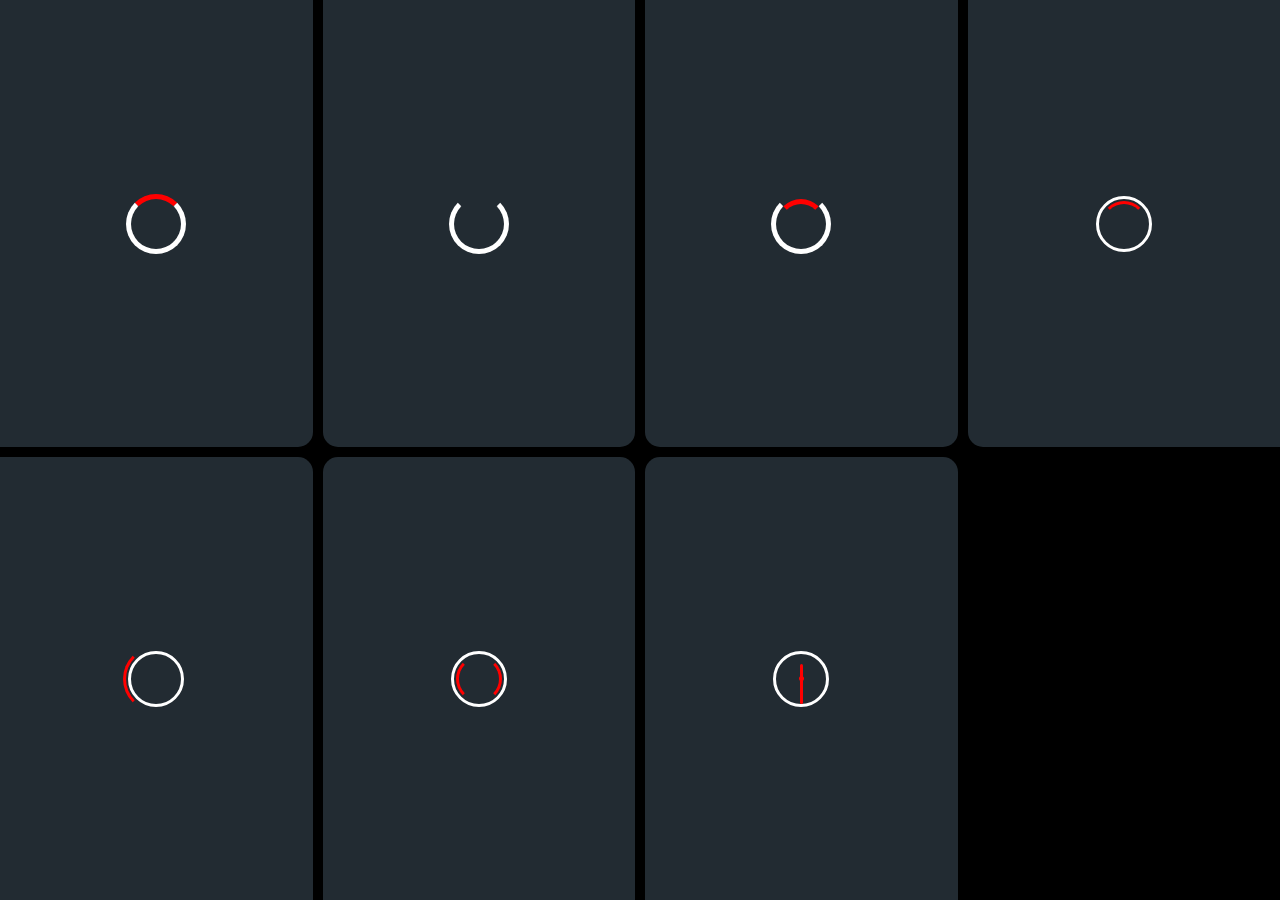
==== src/index.html @ acef7977 "added media and loaders" ====
<!DOCTYPE html>
<html lang="en">
  <head>
    <meta charset="UTF-8" />
    <meta name="viewport" content="width=device-width, initial-scale=1.0" />
    <title>Loaders with html & css</title>
    <link rel="stylesheet" href="./styles/style.css" />
    <link rel="stylesheet" href="./styles/loader-1/loader-1.css" />
    <link rel="stylesheet" href="./styles/loader-2/loader-2.css" />
    <link rel="stylesheet" href="styles/loader-3/loader-3.css" />
    <link rel="stylesheet" href="./styles/loader-4/loader-4.css" />
    <link rel="stylesheet" href="styles/loader-5/loader-5.css" />
    <link rel="stylesheet" href="./styles/loader-6/loader-6.css" />
    <link rel="stylesheet" href="./styles/loader-7/loader-7.css" />
  </head>
  <body>
    <div class="loaders">
      <!-- loaders -->
      <div class="loader-1">
        <div class="loader"></div>
      </div>
      <div class="loader-2">
        <div class="loader"></div>
      </div>
      <div class="loader-3">
        <div class="loader"></div>
      </div>
      <div class="loader-4">
        <div class="loader"></div>
      </div>
      <div class="loader-5">
        <div class="loader"></div>
      </div>
      <div class="loader-6">
        <div class="loader"></div>
      </div>

      <div class="loader-7">
        <div class="loader"></div>
      </div>
    </div>
  </body>
</html>
---- src/styles/style.css ----
body {
    width: 100%;
    min-height: 100vh;
    display: flex;
    justify-content: center;
    align-items: center;
    margin: 0;
    background: #000;
}

.loaders {
    width: 100%;
    height: 100vh;
    display: grid;
    grid-template-columns: 1fr 1fr 1fr;
    grid-template-columns: repeat(4, 1fr);
    gap: 10px;
}

@media screen and (max-width: 767px) {
    .loaders {
        grid-template-columns: repeat(3, 1fr);
    }
}

@media screen and (max-width: 480px) {
    .loaders {
        grid-template-columns: repeat(2, 1fr);
    }
}
---- src/styles/loader-1/loader-1.css ----
.loaders .loader-1 {
    border-radius: 0 0 15px 0;
}

.loaders .loader-1 {
    background: #222b32;
    display: flex;
    justify-content: center;
    align-items: center;
}

.loaders .loader-1 .loader {
    width: 50px;
    height: 50px;
    background: red;
    border-radius: 50%;
    border: 5px solid white;
    border-top: 5px solid red;
    background: transparent;
    animation: first 700ms infinite linear;
}

@keyframes first {
    from {
        rotate: 0deg;
    }
    to {
        rotate: 360deg;
    }
}
---- src/styles/loader-2/loader-2.css ----
.loaders .loader-2 {
    background: #222b32;
    display: flex;
    justify-content: center;
    align-items: center;
}

.loaders .loader-2 {
    border-radius: 0 0 15px 15px;
}

.loaders .loader-2 .loader {
    width: 50px;
    height: 50px;
    background: red;
    border-radius: 50%;
    border: 5px solid white;
    border-top: 5px solid transparent;
    background: transparent;
    animation: second 700ms infinite linear;
}

@keyframes second {
    from {
        rotate: 0deg;
    }
    to {
        rotate: 360deg;
    }
}
---- src/styles/loader-3/loader-3.css ----
.loaders .loader-3 {
    background: #222b32;
    display: flex;
    justify-content: center;
    align-items: center;
}

.loaders .loader-3 {
    border-radius: 0 0 15px 15px;
}

.loaders .loader-3 .loader {
    width: 50px;
    height: 50px;
    background: red;
    border-radius: 50%;
    border: 5px solid white;
    border-top: 5px solid transparent;
    background: transparent;
    display: flex;
    justify-content: center;
    align-items: center;
    position: relative;
    animation: second 700ms infinite linear;
}

.loaders .loader-3 .loader::before {
    content: "";
    position: absolute;
    width: 40px;
    height: 40px;
    border: 5px solid transparent;
    border-top: 5px solid red;
    border-radius: 50%;
    animation: second_rotate 700ms infinite linear;
}

@keyframes second_rotate {
    from {
        rotate: 360deg;
    }
    to {
        rotate: -360deg;
    }
}
---- src/styles/loader-4/loader-4.css ----
.loaders .loader-4 {
    background: #222b32;
    display: flex;
    justify-content: center;
    align-items: center;
}

.loaders .loader-4 {
    border-radius: 0 0 0 15px;
}

.loaders .loader-4 .loader {
    width: 50px;
    height: 50px;
    border-radius: 50%;
    position: relative;
    display: flex;
    justify-content: center;
    align-items: center;
    border: 3px solid white;
    position: relative;
}

.loaders .loader-4 .loader::before {
    content: "";
    width: 40px;
    height: 40px;
    border-radius: 50%;
    position: absolute;
    border: 3px solid transparent;
    border-top: 3px solid red;
    animation: second 700ms infinite linear;
}
---- src/styles/loader-5/loader-5.css ----
.loaders .loader-5 {
    background: #222b32;
    display: flex;
    justify-content: center;
    align-items: center;
}

.loaders .loader-5 {
    border-radius: 0 15px 0 0;
}

.loaders .loader-5 .loader {
    width: 50px;
    height: 50px;
    border-radius: 50%;
    position: relative;
    display: flex;
    justify-content: center;
    align-items: center;
    border: 3px solid white;
    position: relative;
}

.loaders .loader-5 .loader::before {
    content: "";
    position: absolute;
    width: 60px;
    height: 60px;
    border-radius: 50%;
    border: 3px solid transparent;
    animation: second 700ms infinite linear;
    border-left: 3px solid red;
}
---- src/styles/loader-6/loader-6.css ----
.loaders .loader-6 {
    background: #222b32;
    display: flex;
    justify-content: center;
    align-items: center;
}

.loaders .loader-6 {
    border-radius: 15px 15px 0 0;
}

.loaders .loader-6 .loader {
    width: 50px;
    height: 50px;
    border-radius: 50%;
    animation: second 700ms infinite linear;
    position: relative;
    display: flex;
    justify-content: center;
    align-items: center;
    border: 3px solid white;
}

.loaders .loader-6 .loader::before {
    content: "";
    position: absolute;
    width: 40px;
    height: 40px;
    border-radius: 50%;
    border: 3px solid transparent;
    border-left: 3px solid red;
    border-right: 3px solid red;
}
---- src/styles/loader-7/loader-7.css ----
.loaders .loader-7 {
    background: #222b32;
    display: flex;
    justify-content: center;
    align-items: center;
}

.loaders .loader-7 {
    border-radius: 15px 15px 0 0;
}

.loaders .loader-7 .loader {
    width: 50px;
    height: 50px;
    border-radius: 50%;
    border: 3px solid white;
    display: flex;
    justify-content: center;
    align-items: flex-end;
    position: relative;
}

.loaders .loader-7::before {
    content: "";
    position: absolute;
    width: 5px;
    height: 5px;
    background: red;
    border-radius: 50%;
}

.loaders .loader-7 .loader::before {
    content: "";
    position: absolute;
    width: 3px;
    height: 50%;
    background: red;
    border-radius: 2px;
    transform-origin: top;
    animation: second 3000ms infinite linear;
}

.loaders .loader-7 .loader::after {
    content: "";
    position: absolute;
    top: 10px;
    width: 3px;
    height: 30%;
    background: red;
    border-radius: 2px;
    transform-origin: bottom;
    animation: second 11000ms infinite linear;
}
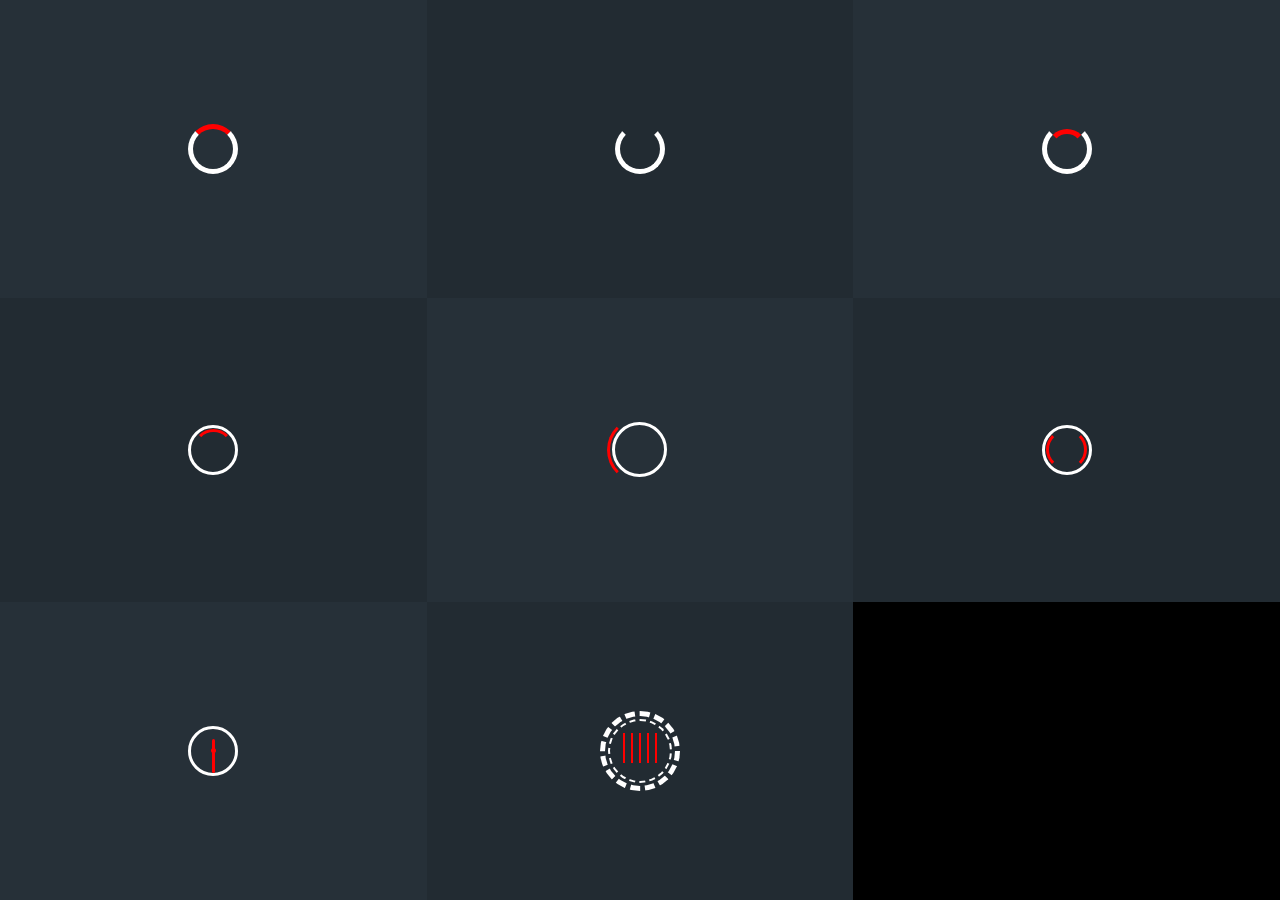
==== commit a6b5c814: "added new loaders and js" ====
--- a/src/index.html
+++ b/src/index.html
@@ -12,32 +12,43 @@
     <link rel="stylesheet" href="styles/loader-5/loader-5.css" />
     <link rel="stylesheet" href="./styles/loader-6/loader-6.css" />
     <link rel="stylesheet" href="./styles/loader-7/loader-7.css" />
+    <link rel="stylesheet" href="./styles/loader-8/loader-8.css" />
   </head>
   <body>
     <div class="loaders">
       <!-- loaders -->
-      <div class="loader-1">
+      <div class="content loader-1">
         <div class="loader"></div>
       </div>
-      <div class="loader-2">
+      <div class="content loader-2">
         <div class="loader"></div>
       </div>
-      <div class="loader-3">
+      <div class="content loader-3">
         <div class="loader"></div>
       </div>
-      <div class="loader-4">
+      <div class="content loader-4">
         <div class="loader"></div>
       </div>
-      <div class="loader-5">
+      <div class="content loader-5">
         <div class="loader"></div>
       </div>
-      <div class="loader-6">
+      <div class="content loader-6">
         <div class="loader"></div>
       </div>
-
-      <div class="loader-7">
+      <div class="content loader-7">
         <div class="loader"></div>
       </div>
+      <div class="content loader-8">
+        <div class="loader">
+          <span></span>
+          <span></span>
+          <span></span>
+          <span></span>
+          <span></span>
+        </div>
+      </div>
     </div>
+
+    <script src="./js/script.js"></script>
   </body>
 </html>
--- a/src/styles/style.css
+++ b/src/styles/style.css
@@ -8,13 +8,16 @@
     background: #000;
 }
 
+* {
+    box-sizing: border-box;
+}
+
 .loaders {
     width: 100%;
     height: 100vh;
     display: grid;
     grid-template-columns: 1fr 1fr 1fr;
-    grid-template-columns: repeat(4, 1fr);
-    gap: 10px;
+    grid-template-columns: repeat(3, 1fr);
 }
 
 @media screen and (max-width: 767px) {
--- a/src/styles/loader-1/loader-1.css
+++ b/src/styles/loader-1/loader-1.css
@@ -1,9 +1,4 @@
 .loaders .loader-1 {
-    border-radius: 0 0 15px 0;
-}
-
-.loaders .loader-1 {
-    background: #222b32;
     display: flex;
     justify-content: center;
     align-items: center;
--- a/src/styles/loader-2/loader-2.css
+++ b/src/styles/loader-2/loader-2.css
@@ -1,12 +1,7 @@
 .loaders .loader-2 {
-    background: #222b32;
     display: flex;
     justify-content: center;
     align-items: center;
-}
-
-.loaders .loader-2 {
-    border-radius: 0 0 15px 15px;
 }
 
 .loaders .loader-2 .loader {
--- a/src/styles/loader-3/loader-3.css
+++ b/src/styles/loader-3/loader-3.css
@@ -1,12 +1,7 @@
 .loaders .loader-3 {
-    background: #222b32;
     display: flex;
     justify-content: center;
     align-items: center;
-}
-
-.loaders .loader-3 {
-    border-radius: 0 0 15px 15px;
 }
 
 .loaders .loader-3 .loader {
@@ -27,8 +22,8 @@
 .loaders .loader-3 .loader::before {
     content: "";
     position: absolute;
-    width: 40px;
-    height: 40px;
+    width: 30px;
+    height: 30px;
     border: 5px solid transparent;
     border-top: 5px solid red;
     border-radius: 50%;
--- a/src/styles/loader-4/loader-4.css
+++ b/src/styles/loader-4/loader-4.css
@@ -1,12 +1,7 @@
 .loaders .loader-4 {
-    background: #222b32;
     display: flex;
     justify-content: center;
     align-items: center;
-}
-
-.loaders .loader-4 {
-    border-radius: 0 0 0 15px;
 }
 
 .loaders .loader-4 .loader {
@@ -23,8 +18,8 @@
 
 .loaders .loader-4 .loader::before {
     content: "";
-    width: 40px;
-    height: 40px;
+    width: 35px;
+    height: 35px;
     border-radius: 50%;
     position: absolute;
     border: 3px solid transparent;
--- a/src/styles/loader-5/loader-5.css
+++ b/src/styles/loader-5/loader-5.css
@@ -1,17 +1,12 @@
 .loaders .loader-5 {
-    background: #222b32;
     display: flex;
     justify-content: center;
     align-items: center;
 }
 
-.loaders .loader-5 {
-    border-radius: 0 15px 0 0;
-}
-
 .loaders .loader-5 .loader {
-    width: 50px;
-    height: 50px;
+    width: 55px;
+    height: 55px;
     border-radius: 50%;
     position: relative;
     display: flex;
--- a/src/styles/loader-6/loader-6.css
+++ b/src/styles/loader-6/loader-6.css
@@ -1,12 +1,7 @@
 .loaders .loader-6 {
-    background: #222b32;
     display: flex;
     justify-content: center;
     align-items: center;
-}
-
-.loaders .loader-6 {
-    border-radius: 15px 15px 0 0;
 }
 
 .loaders .loader-6 .loader {
@@ -24,8 +19,8 @@
 .loaders .loader-6 .loader::before {
     content: "";
     position: absolute;
-    width: 40px;
-    height: 40px;
+    width: 35px;
+    height: 35px;
     border-radius: 50%;
     border: 3px solid transparent;
     border-left: 3px solid red;
--- a/src/styles/loader-7/loader-7.css
+++ b/src/styles/loader-7/loader-7.css
@@ -1,12 +1,7 @@
 .loaders .loader-7 {
-    background: #222b32;
     display: flex;
     justify-content: center;
     align-items: center;
-}
-
-.loaders .loader-7 {
-    border-radius: 15px 15px 0 0;
 }
 
 .loaders .loader-7 .loader {
--- a/src/styles/loader-8/loader-8.css
+++ b/src/styles/loader-8/loader-8.css
@@ -0,0 +1,78 @@
+.loaders .loader-8 {
+    display: flex;
+    justify-content: center;
+    align-items: center;
+}
+
+.loaders .loader-8 .loader {
+    width: 50px;
+    height: 50px;
+    display: flex;
+    justify-content: center;
+    align-items: center;
+    position: relative;
+}
+
+.loaders .loader-8 .loader::after {
+    content: "";
+    position: absolute;
+    width: 70px;
+    height: 70px;
+    border: 5px dashed white;
+    border-radius: 50%;
+    animation: first 4000ms infinite linear;
+}
+
+.loaders .loader-8 .loader::before {
+    content: "";
+    position: absolute;
+    width: 60px;
+    height: 60px;
+    border-radius: 50%;
+    border: 2px dashed white;
+    animation: second_rotate 7000ms infinite linear;
+}
+
+.loaders .loader-8 span {
+    width: 2px;
+    height: 30px;
+    background: red;
+    margin: 3px;
+    animation: translateY 900ms infinite linear;
+    transform: translateY(-3px);
+    display: block;
+    animation-fill-mode: forwards;
+}
+
+.loaders .loader-8 span:nth-child(1) {
+    animation-delay: 100ms;
+}
+
+.loaders .loader-8 span:nth-child(2) {
+    animation-delay: 200ms;
+}
+
+.loaders .loader-8 span:nth-child(3) {
+    animation-delay: 300ms;
+}
+
+.loaders .loader-8 span:nth-child(4) {
+    animation-delay: 400ms;
+}
+
+.loaders .loader-8 span:nth-child(5) {
+    animation-delay: 500ms;
+}
+
+@keyframes translateY {
+    0% {
+        transform: translateY(-3px);
+    }
+    50% {
+        transform: translateY(3px);
+    }
+
+    100% {
+        transform: translateY(-3px);
+    }
+}
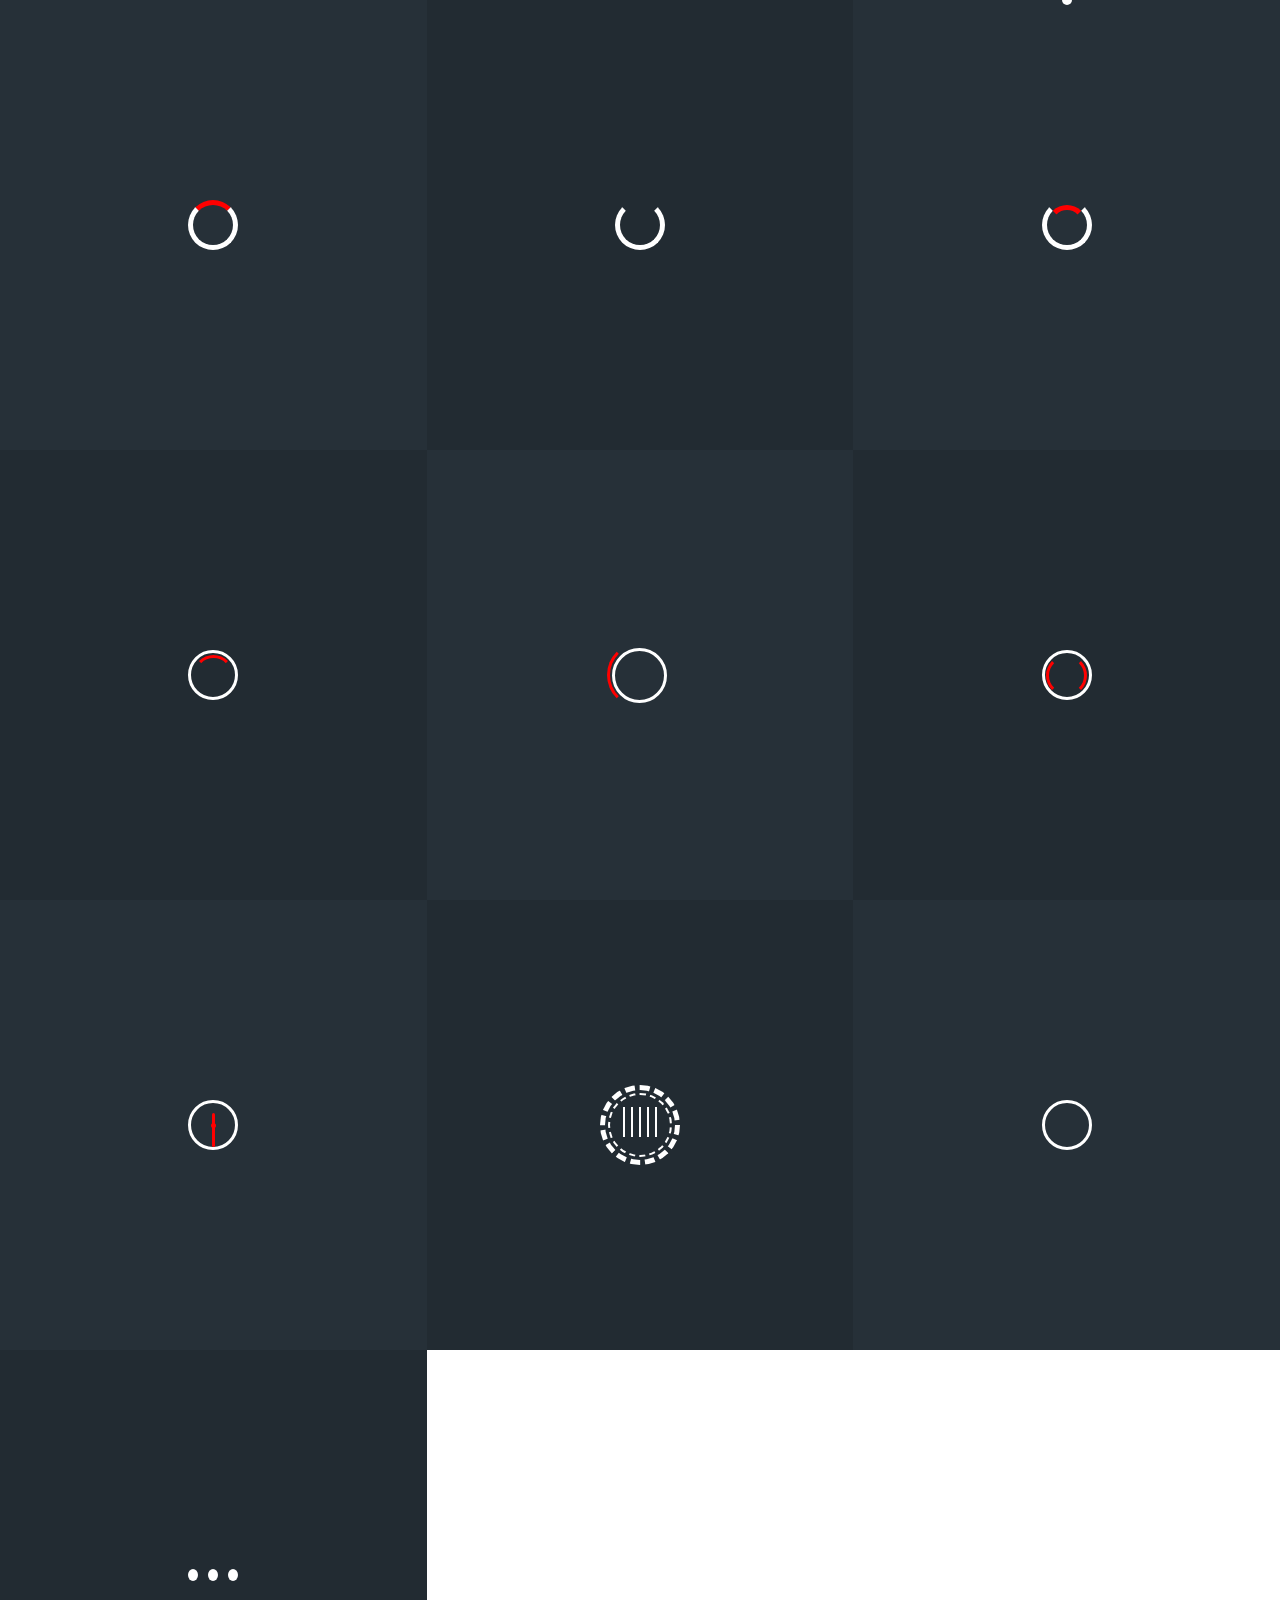
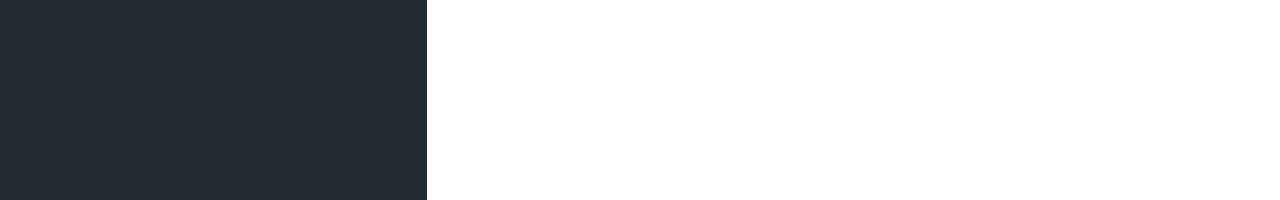
==== commit ef14d686: "added new loaders, fixed bugs" ====
--- a/src/index.html
+++ b/src/index.html
@@ -13,6 +13,8 @@
     <link rel="stylesheet" href="./styles/loader-6/loader-6.css" />
     <link rel="stylesheet" href="./styles/loader-7/loader-7.css" />
     <link rel="stylesheet" href="./styles/loader-8/loader-8.css" />
+    <link rel="stylesheet" href="./styles/loader-9/loader-9.css" />
+    <link rel="stylesheet" href="./styles/loader-10/loader-10.css" />
   </head>
   <body>
     <div class="loaders">
@@ -47,6 +49,16 @@
           <span></span>
         </div>
       </div>
+      <div class="content loader-9">
+        <div class="loader"></div>
+      </div>
+      <div class="content loader-10">
+        <div class="loader">
+          <span></span>
+          <span></span>
+          <span></span>
+        </div>
+      </div>
     </div>
 
     <script src="./js/script.js"></script>
--- a/src/styles/style.css
+++ b/src/styles/style.css
@@ -1,11 +1,10 @@
 body {
     width: 100%;
-    min-height: 100vh;
     display: flex;
     justify-content: center;
     align-items: center;
     margin: 0;
-    background: #000;
+    overflow: auto;
 }
 
 * {
@@ -14,10 +13,10 @@
 
 .loaders {
     width: 100%;
-    height: 100vh;
+    min-height: 200vh;
     display: grid;
-    grid-template-columns: 1fr 1fr 1fr;
     grid-template-columns: repeat(3, 1fr);
+    grid-template-rows: repeat(4, 1fr);
 }
 
 @media screen and (max-width: 767px) {
--- a/src/styles/loader-8/loader-8.css
+++ b/src/styles/loader-8/loader-8.css
@@ -36,7 +36,7 @@
 .loaders .loader-8 span {
     width: 2px;
     height: 30px;
-    background: red;
+    background: white;
     margin: 3px;
     animation: translateY 900ms infinite linear;
     transform: translateY(-3px);
--- a/src/styles/loader-9/loader-9.css
+++ b/src/styles/loader-9/loader-9.css
@@ -0,0 +1,26 @@
+.loaders .loader-9 {
+    display: flex;
+    justify-content: center;
+    align-items: center;
+}
+
+.loaders .loader-9 .loader {
+    width: 50px;
+    height: 50px;
+    display: flex;
+    justify-content: center;
+    align-items: center;
+    border-radius: 50%;
+    border: 3px solid white;
+    animation: first 2000ms infinite linear;
+}
+
+.loaders .loader-9 .loader::before {
+    content: "";
+    position: absolute;
+    top: -5px;
+    width: 10px;
+    height: 10px;
+    background: white;
+    border-radius: 50%;
+}
--- a/src/styles/loader-10/loader-10.css
+++ b/src/styles/loader-10/loader-10.css
@@ -0,0 +1,25 @@
+.loaders .loader-10 {
+    display: flex;
+    justify-content: center;
+    align-items: center;
+}
+
+.loaders .loader-10 .loader {
+    width: 50px;
+    height: 50px;
+    display: flex;
+    justify-content: center;
+    align-items: center;
+}
+
+.loaders .loader-10 .loader {
+    display: flex;
+    gap: 10px;
+}
+
+.loaders .loader-10 .loader span {
+    width: 12px;
+    height: 12px;
+    background: white;
+    border-radius: 50%;
+}
